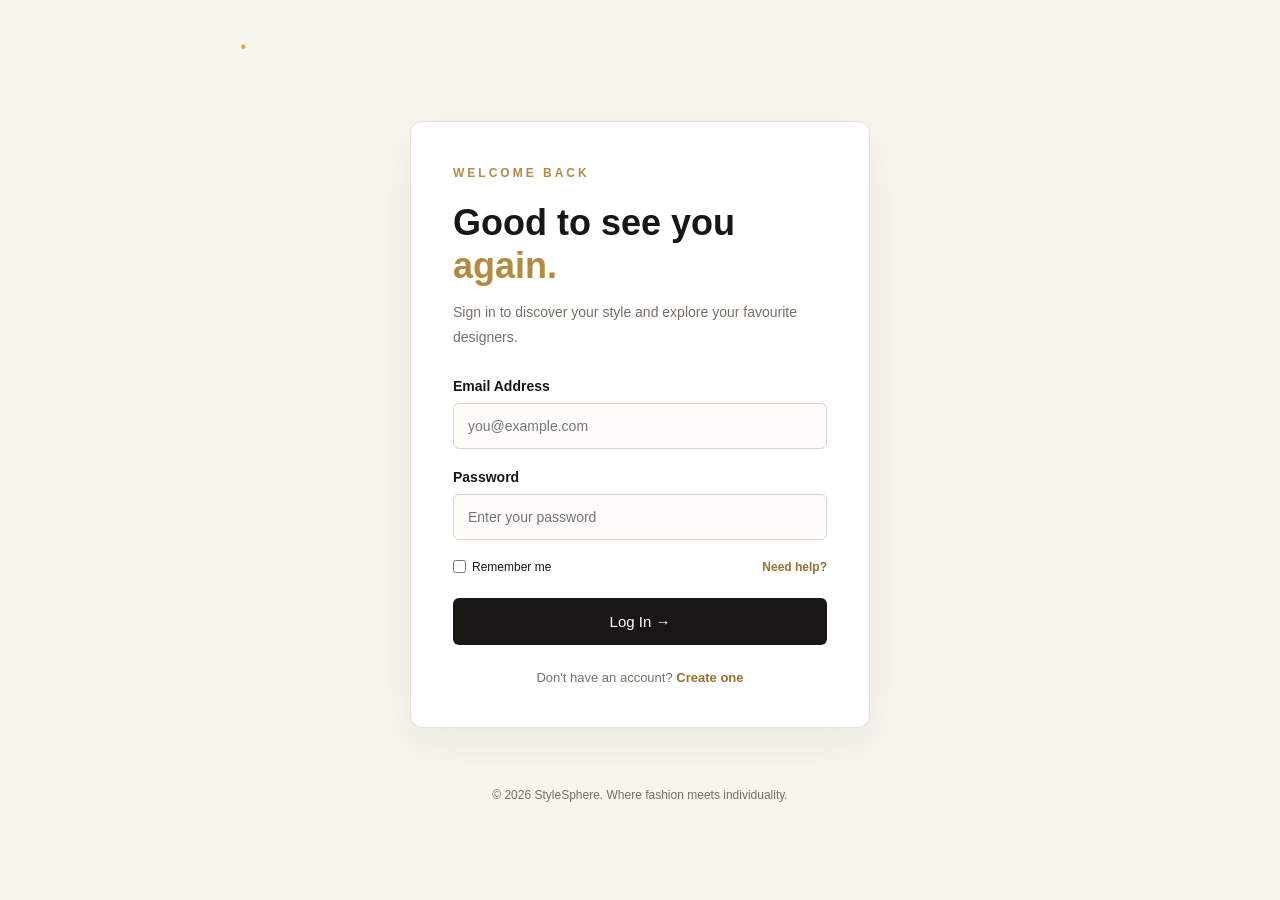
==== index.html @ 3541d462 "Refactor code structure for improved readability and maintainability" ====
<!DOCTYPE html>
<html lang="en">
<head>
    <meta charset="UTF-8">
    <meta name="viewport" content="width=device-width, initial-scale=1.0">

    <title>Login | StyleSphere</title>

    <link rel="stylesheet" href="style.css">
</head>
<body class="auth-page">

    <header class="auth-header">
        <a href="dashboard.html" class="logo">StyleSphere<span>.</span></a>
    </header>

    <main class="auth-container">

        <section class="auth-card">

            <p class="eyebrow">WELCOME BACK</p>

            <h1>Good to see you <span>again.</span></h1>

            <p class="auth-description">
                Sign in to discover your style and explore your favourite designers.
            </p>

            <form id="loginForm">

                <div class="form-group">
                    <label for="email">Email Address</label>
                    <input
                        type="email"
                        id="email"
                        name="email"
                        placeholder="you@example.com"
                        required
                    >
                </div>

                <div class="form-group">
                    <label for="password">Password</label>
                    <input
                        type="password"
                        id="password"
                        name="password"
                        placeholder="Enter your password"
                        required
                    >
                </div>

                <div class="auth-options">
                    <label class="remember-label">
                        <input type="checkbox" name="remember">
                        Remember me
                    </label>

                    <a href="contact.html">Need help?</a>
                </div>

                <button type="submit" class="auth-button">
                    Log In →
                </button>

                <p id="loginMessage" class="form-message"></p>

            </form>

            <p class="auth-switch">
                Don't have an account?
                <a href="signup.html">Create one</a>
            </p>

        </section>

    </main>

    <footer class="auth-footer">
        <p>© 2026 StyleSphere. Where fashion meets individuality.</p>
    </footer>

    <script src="script.js"></script>

</body>
</html>
---- style.css ----
/* ===== 1. GENERAL STYLING ===== */

* {
    margin: 0;
    padding: 0;
    box-sizing: border-box;
}

html {
    scroll-behavior: smooth;
}

body {
    font-family: Arial, sans-serif;
    background-color: #f8f5ef;
    color: #191714;
}

a {
    text-decoration: none;
}

img {
    max-width: 100%;
}


/* ===== 2. NAVIGATION BAR ===== */

.navbar {
    min-height: 85px;
    display: flex;
    justify-content: space-between;
    align-items: center;
    gap: 25px;
    padding: 20px 7%;
    background-color: #151411;
}

.logo {
    color: #f8f5ef;
    font-family: Georgia, serif;
    font-size: 27px;
    font-weight: bold;
    white-space: nowrap;
}

.logo span {
    color: #d4af37;
}

.nav-links {
    display: flex;
    align-items: center;
    gap: 25px;
    list-style: none;
}

.nav-links a,
.login-link {
    color: #f8f5ef;
    font-size: 13px;
    transition: color 0.3s;
}

.nav-links a:hover,
.login-link:hover {
    color: #d4af37;
}

.nav-actions {
    display: flex;
    align-items: center;
    gap: 20px;
}

.signup-button {
    padding: 12px 19px;
    background-color: #d4af37;
    color: #171511;
    font-size: 13px;
    font-weight: bold;
    transition: background-color 0.3s;
}

.signup-button:hover,
.shop-button:hover {
    background-color: #efd77c;
}


/* ===== 3. HERO SECTION ===== */

.hero {
    min-height: 580px;
    display: flex;
    align-items: center;
    justify-content: space-between;
    gap: 55px;
    padding: 65px 8%;
    background: #171512;
    color: #ffffff;
}

.hero-content {
    flex: 1;
    max-width: 540px;
}

.eyebrow {
    color: #b18d32;
    font-size: 11px;
    font-weight: bold;
    letter-spacing: 3px;
    line-height: 1.6;
    margin-bottom: 18px;
}

.hero h1 {
    font-family: Georgia, serif;
    font-size: clamp(40px, 4.5vw, 64px);
    font-weight: normal;
    line-height: 1.13;
    margin-bottom: 23px;
}

.hero h1 span {
    color: #d4af37;
}

.hero-description {
    max-width: 450px;
    color: #c8c5bf;
    font-size: 14px;
    line-height: 1.9;
    margin-bottom: 30px;
}

.hero-buttons {
    display: flex;
    align-items: center;
    flex-wrap: wrap;
    gap: 18px;
}

.shop-button {
    display: inline-block;
    padding: 16px 23px;
    background-color: #d4af37;
    color: #171511;
    font-size: 13px;
    font-weight: bold;
    transition: background-color 0.3s;
}

.shop-button span {
    margin-left: 10px;
}

.secondary-button {
    color: #ffffff;
    font-size: 13px;
    border-bottom: 1px solid #d4af37;
    padding-bottom: 7px;
    transition: color 0.3s;
}

.secondary-button:hover {
    color: #d4af37;
}

.hero-note {
    display: flex;
    align-items: center;
    gap: 12px;
    margin-top: 45px;
}

.gold-line {
    width: 35px;
    height: 2px;
    background-color: #d4af37;
}

.hero-note p {
    color: #aaa69e;
    font-size: 11px;
}


/* ===== 4. HERO IMAGE ===== */

.hero-image {
    flex: 1;
    max-width: 440px;
    height: 465px;
    position: relative;
    overflow: hidden;
    border-radius: 190px 190px 5px 5px;
    background-color: #393126;
}

.hero-image img {
    display: block;
    width: 100%;
    height: 100%;
    object-fit: cover;
    object-position: center;
}

.image-label {
    position: absolute;
    right: 0;
    bottom: 0;
    left: 0;
    display: flex;
    flex-direction: column;
    gap: 8px;
    padding: 40px 25px 25px;
    background: linear-gradient(
        transparent,
        rgba(0, 0, 0, 0.8)
    );
}

.label-small {
    color: #e2c66e;
    font-size: 10px;
    letter-spacing: 3px;
}

.label-large {
    color: #ffffff;
    font-family: Georgia, serif;
    font-size: 25px;
}


/* ===== 5. CATEGORIES SECTION ===== */

.categories,
.featured {
    padding: 75px 8%;
}

.section-heading {
    display: flex;
    align-items: flex-end;
    justify-content: space-between;
    gap: 20px;
    margin-bottom: 35px;
}

.section-heading .eyebrow {
    margin-bottom: 10px;
}

.section-heading h2,
.designer-banner h2 {
    font-family: Georgia, serif;
    font-size: clamp(28px, 3vw, 39px);
    font-weight: normal;
}

.view-all {
    color: #5d4a1c;
    font-size: 12px;
    padding-bottom: 5px;
}

.view-all:hover {
    color: #a17b16;
}

.category-list {
    display: grid;
    grid-template-columns: repeat(4, 1fr);
    gap: 16px;
}

.category-card {
    min-height: 155px;
    position: relative;
    display: flex;
    flex-direction: column;
    justify-content: flex-end;
    gap: 10px;
    padding: 22px;
    background-color: #eae1d1;
    border: 1px solid #ded2bd;
    color: #211e17;
    transition: 0.3s;
}

.category-card:hover {
    background-color: #d9c49b;
    transform: translateY(-5px);
}

.category-number {
    color: #806626;
    font-size: 11px;
}

.category-name {
    font-family: Georgia, serif;
    font-size: 22px;
}

.category-arrow {
    position: absolute;
    top: 20px;
    right: 20px;
    font-size: 20px;
}


/* ===== 6. FEATURED COLLECTION ===== */

.featured {
    padding-top: 20px;
    background-color: #f0ebe2;
}

.featured-grid {
    display: grid;
    grid-template-columns: repeat(3, 1fr);
    gap: 23px;
}

.featured-card {
    min-width: 0;
}

.featured-card img {
    display: block;
    width: 100%;
    aspect-ratio: 2 / 3;
    height: auto;
    object-fit: cover;
    background-color: #e1d8ca;
    transition: transform 0.4s;
}

.featured-card {
    overflow: hidden;
}

.featured-card:hover img {
    transform: scale(1.04);
}

.featured-info {
    padding: 20px 0;
}

.featured-info p {
    color: #8a6b25;
    font-size: 10px;
    letter-spacing: 2px;
    margin-bottom: 9px;
}

.featured-info h3 {
    font-family: Georgia, serif;
    font-size: 22px;
    font-weight: normal;
}


/* ===== 7. DESIGNER BANNER ===== */

.designer-banner {
    display: flex;
    align-items: center;
    justify-content: space-between;
    gap: 30px;
    margin: 65px 8%;
    padding: 45px;
    background-color: #201e19;
    color: #ffffff;
}

.designer-banner .eyebrow {
    margin-bottom: 12px;
}

.designer-banner h2 {
    margin-bottom: 15px;
}

.designer-banner p:not(.eyebrow) {
    max-width: 520px;
    color: #c8c5bf;
    font-size: 13px;
    line-height: 1.8;
}

.designer-banner .shop-button {
    white-space: nowrap;
}


/* ===== 8. FOOTER ===== */

.footer {
    padding: 45px 7% 25px;
    text-align: center;
    background-color: #151411;
    color: #c8c5bf;
}

.footer .logo {
    display: inline-block;
    margin-bottom: 13px;
}

.footer > p {
    font-size: 12px;
    line-height: 1.8;
}

.footer-links {
    display: flex;
    justify-content: center;
    flex-wrap: wrap;
    gap: 25px;
    margin: 27px 0;
}

.footer-links a {
    color: #d7d2c8;
    font-size: 12px;
}

.footer-links a:hover {
    color: #d4af37;
}

.footer .copyright {
    padding-top: 20px;
    border-top: 1px solid #38352d;
    color: #8f8a80;
}


/* ===== 9. TABLET RESPONSIVENESS ===== */

@media (max-width: 1000px) {
    .navbar {
        flex-wrap: wrap;
    }

    .nav-links {
        gap: 16px;
    }

    .hero {
        gap: 30px;
        padding-right: 6%;
        padding-left: 6%;
    }

    .hero-image {
        height: 410px;
    }

    .featured-card img {
        height: 280px;
    }
}


/* ===== 10. MOBILE RESPONSIVENESS ===== */

@media (max-width: 700px) {
    .navbar {
        flex-direction: column;
        gap: 22px;
        padding: 24px 5%;
    }

    .nav-links {
        justify-content: center;
        flex-wrap: wrap;
        gap: 15px;
    }

    .nav-actions {
        justify-content: center;
    }

    .hero {
        flex-direction: column;
        align-items: stretch;
        padding: 50px 7%;
        gap: 35px;
    }

    .hero h1 {
        font-size: clamp(38px, 9vw, 52px);
    }

    .hero-image {
        width: 100%;
        max-width: none;
        height: 390px;
    }

    .hero-note {
        margin-top: 30px;
    }

    .categories,
    .featured {
        padding: 50px 6%;
    }

    .section-heading {
        align-items: flex-start;
        flex-direction: column;
        gap: 15px;
    }

    .category-list {
        grid-template-columns: repeat(2, minmax(0, 1fr));
        gap: 12px;
    }

    .category-card {
        min-height: 135px;
        padding: 16px;
    }

    .category-name {
        font-size: 19px;
    }

    .featured-grid {
        grid-template-columns: 1fr;
        gap: 15px;
    }

    .featured-card img {
        height: 360px;
    }

    .designer-banner {
        flex-direction: column;
        align-items: flex-start;
        margin: 35px 6%;
        padding: 30px 23px;
    }

    .designer-banner .shop-button {
        white-space: normal;
    }
}


/* ===== 11. SMALL PHONE SCREENS ===== */

@media (max-width: 380px) {
    .nav-links {
        gap: 12px;
    }

    .nav-links a {
        font-size: 12px;
    }

    .hero-buttons {
        align-items: flex-start;
        flex-direction: column;
    }

    .hero-image {
        height: 320px;
    }

    .category-name {
        font-size: 17px;
    }

    .featured-card img {
        height: 290px;
    }
}


/* =========================
   LOGIN AND SIGN-UP PAGES
========================= */

.auth-page {
    min-height: 100vh;
    background: #f8f5ef;
    color: #191713;
}

.auth-header {
    display: flex;
    justify-content: space-between;
    align-items: center;
    padding: 25px 8%;
}

.back-home {
    color: #625b50;
    text-decoration: none;
    font-size: 14px;
}

.auth-container {
    min-height: 75vh;
    display: flex;
    align-items: center;
    justify-content: center;
    padding: 40px 20px;
}

.auth-card {
    width: 100%;
    max-width: 460px;
    padding: 42px;
    background: #ffffff;
    border: 1px solid #e8e0d3;
    border-radius: 12px;
    box-shadow: 0 15px 45px rgba(30, 25, 15, 0.06);
}

.auth-card h1 {
    font-size: 36px;
    line-height: 1.2;
    margin: 12px 0;
}

.auth-card h1 span {
    color: #b38a3e;
}

.auth-description {
    color: #777066;
    font-size: 14px;
    line-height: 1.8;
    margin-bottom: 28px;
}

.form-group {
    display: flex;
    flex-direction: column;
    gap: 9px;
    margin-bottom: 20px;
}

.form-group label {
    font-size: 14px;
    font-weight: 600;
}

.form-group input {
    width: 100%;
    box-sizing: border-box;
    padding: 14px;
    border: 1px solid #ddd5c9;
    border-radius: 6px;
    background: #fdfcf9;
    font-size: 14px;
    outline: none;
}

.form-group input:focus {
    border-color: #b38a3e;
}

.auth-options {
    display: flex;
    justify-content: space-between;
    align-items: center;
    gap: 10px;
    margin: 5px 0 24px;
    font-size: 12px;
}

.remember-label {
    display: flex;
    align-items: center;
    gap: 6px;
}

.auth-options a,
.auth-switch a {
    color: #98712e;
    text-decoration: none;
    font-weight: 600;
}

.auth-button {
    width: 100%;
    padding: 15px;
    background: #191713;
    color: #ffffff;
    border: none;
    border-radius: 6px;
    font-size: 15px;
    cursor: pointer;
    transition: background 0.3s;
}

.auth-button:hover {
    background: #98712e;
}

.auth-switch {
    margin-top: 25px;
    text-align: center;
    font-size: 13px;
    color: #777066;
}

.form-message {
    font-size: 13px;
    margin-top: 12px;
}

.auth-footer {
    padding: 20px;
    text-align: center;
    color: #777066;
    font-size: 12px;
}

@media (max-width: 500px) {
    .auth-header {
        padding: 20px;
    }

    .auth-card {
        padding: 28px 22px;
    }

    .auth-card h1 {
        font-size: 29px;
    }
}



/* Sign-up form dropdown */

.form-group select {
    width: 100%;
    box-sizing: border-box;
    padding: 14px;
    border: 1px solid #ddd5c9;
    border-radius: 6px;
    background: #fdfcf9;
    color: #191713;
    font-size: 14px;
    outline: none;
}

.form-group select:focus {
    border-color: #b38a3e;
}



/* =========================
   SHOP PAGE
========================= */

.shop-page {
    background: #f8f5ef;
    color: #191713;
    min-height: 100vh;
}

.shop-heading {
    text-align: center;
    padding: 75px 20px 55px;
    background: #eee7db;
}

.shop-heading h1 {
    font-size: clamp(36px, 5vw, 60px);
    margin: 12px 0;
}

.shop-heading h1 span {
    color: #b38a3e;
}

.shop-heading > p:not(.eyebrow) {
    color: #71695e;
    line-height: 1.8;
}

.shop-search {
    display: flex;
    max-width: 560px;
    margin: 28px auto 0;
    gap: 10px;
}

.shop-search input {
    flex: 1;
    min-width: 0;
    padding: 15px;
    border: 1px solid #d8cdbd;
    border-radius: 5px;
    background: white;
    font-size: 14px;
}

.shop-search button {
    padding: 0 24px;
    border: none;
    border-radius: 5px;
    background: #191713;
    color: white;
    cursor: pointer;
}

.shop-content {
    max-width: 1200px;
    margin: auto;
    padding: 55px 5%;
}

.shop-toolbar {
    display: flex;
    align-items: center;
    justify-content: space-between;
    gap: 20px;
    margin-bottom: 28px;
}

.shop-toolbar h2 {
    font-size: 26px;
}

.shop-toolbar select {
    padding: 12px;
    border: 1px solid #d8cdbd;
    border-radius: 5px;
    background: white;
}

.shop-grid {
    display: grid;
    grid-template-columns: repeat(3, minmax(0, 1fr));
    gap: 28px 22px;
}

.shop-product {
    background: white;
    border: 1px solid #eee7dc;
    overflow: hidden;
    transition: transform 0.25s, box-shadow 0.25s;
}

.shop-product:hover {
    transform: translateY(-5px);
    box-shadow: 0 12px 30px rgba(0, 0, 0, 0.08);
}

.product-image {
    display: block;
    height: 300px;
    overflow: hidden;
    background: #e9e2d7;
}

.product-image img {
    width: 100%;
    height: 100%;
    object-fit: cover;
    display: block;
    transition: transform 0.4s;
}

.shop-product:hover .product-image img {
    transform: scale(1.04);
}

.product-details {
    padding: 20px;
}

.product-category {
    color: #a17b36;
    font-size: 11px;
    text-transform: uppercase;
    letter-spacing: 1.5px;
}

.product-details h3 {
    font-size: 17px;
    margin: 10px 0;
}

.product-designer {
    font-size: 13px;
    color: #777066;
}

.product-bottom {
    display: flex;
    justify-content: space-between;
    align-items: center;
    flex-wrap: wrap;
    gap: 10px;
    margin-top: 20px;
}

.product-price {
    font-weight: 700;
}

.product-link {
    color: #98712e;
    text-decoration: none;
    font-size: 13px;
    font-weight: 600;
}

.no-products {
    text-align: center;
    padding: 30px;
    color: #777066;
}

@media (max-width: 850px) {
    .shop-grid {
        grid-template-columns: repeat(2, minmax(0, 1fr));
    }

    .product-image {
        height: 260px;
    }
}

@media (max-width: 520px) {
    .shop-heading {
        padding: 50px 18px 35px;
    }

    .shop-search {
        flex-direction: column;
    }

    .shop-search button {
        padding: 14px;
    }

    .shop-content {
        padding: 35px 16px;
    }

    .shop-toolbar {
        align-items: flex-start;
        flex-direction: column;
    }

    .shop-grid {
        grid-template-columns: 1fr;
    }

    .product-image {
        height: 330px;
    }
}


/* =========================
   PRODUCT DETAILS PAGE
========================= */

.product-page {
    background: #f8f5ef;
    color: #191713;
    min-height: 100vh;
    padding: 25px 6% 70px;
}

.product-breadcrumb {
    font-size: 13px;
    color: #82796d;
    margin: 10px 0 35px;
}

.product-breadcrumb a {
    color: #82796d;
    text-decoration: none;
}

.product-breadcrumb a:hover {
    color: #a17b36;
}

.product-layout {
    max-width: 1150px;
    margin: 0 auto;
    display: grid;
    grid-template-columns: 1fr 0.9fr;
    gap: 65px;
    align-items: start;
}

.product-gallery {
    position: relative;
    min-height: 450px;
    background: #eae2d5;
    overflow: hidden;
}

.product-gallery img {
    width: 100%;
    height: 540px;
    object-fit: cover;
    display: block;
}

.product-badge {
    position: absolute;
    top: 20px;
    left: 20px;
    background: #191713;
    color: white;
    padding: 10px 14px;
    font-size: 10px;
    letter-spacing: 1.5px;
}

.product-information {
    padding-top: 15px;
}

.product-information h1 {
    font-size: clamp(30px, 4vw, 46px);
    line-height: 1.2;
    margin: 12px 0;
}

.detail-designer {
    color: #777066;
    font-size: 14px;
}

.detail-designer a {
    color: #98712e;
    text-decoration: none;
}

.detail-price {
    font-size: 26px;
    font-weight: 700;
    margin: 25px 0;
}

.detail-divider {
    height: 1px;
    background: #e0d7ca;
    margin: 25px 0;
}

.detail-description {
    color: #71695e;
    line-height: 1.9;
    font-size: 14px;
}

.detail-option {
    display: flex;
    flex-direction: column;
    gap: 10px;
    margin-top: 22px;
}

.detail-option label {
    font-size: 13px;
    font-weight: 600;
}

.detail-option select,
.detail-option input {
    width: 100%;
    box-sizing: border-box;
    padding: 14px;
    background: white;
    border: 1px solid #d8cdbd;
    border-radius: 4px;
}

.detail-cart-button {
    width: 100%;
    padding: 16px;
    margin-top: 25px;
    border: none;
    background: #191713;
    color: white;
    font-size: 14px;
    cursor: pointer;
    transition: background 0.3s;
}

.detail-cart-button:hover {
    background: #98712e;
}

.product-benefits {
    margin-top: 25px;
    padding-top: 15px;
    border-top: 1px solid #e0d7ca;
    color: #71695e;
    font-size: 13px;
    line-height: 1.8;
}

.product-extra {
    text-align: center;
    margin: 90px auto 20px;
    max-width: 600px;
}

.product-extra h2 {
    font-size: 30px;
}

.product-extra p {
    color: #71695e;
    line-height: 1.8;
    margin-bottom: 25px;
}

@media (max-width: 760px) {
    .product-layout {
        grid-template-columns: 1fr;
        gap: 30px;
    }

    .product-gallery {
        min-height: 0;
    }

    .product-gallery img {
        height: 420px;
    }

    .product-information {
        padding-top: 0;
    }

    .product-extra {
        margin-top: 60px;
    }
}

@media (max-width: 480px) {
    .product-page {
        padding: 20px 18px 50px;
    }

    .product-gallery img {
        height: 340px;
    }
}


/* =========================
   CATEGORIES PAGE
========================= */

.categories-page {
    background: #f8f5ef;
    color: #191713;
}

.categories-hero {
    padding: 75px 20px;
    text-align: center;
    background: #eee7db;
}

.categories-hero h1 {
    font-size: clamp(36px, 5vw, 58px);
    margin: 14px 0;
}

.categories-hero h1 span {
    color: #b38a3e;
}

.categories-hero > p:not(.eyebrow) {
    max-width: 560px;
    margin: 0 auto;
    color: #71695e;
    line-height: 1.8;
}

.category-section {
    max-width: 1200px;
    margin: auto;
    padding: 65px 5%;
}

.category-intro {
    margin-bottom: 30px;
}

.category-intro h2 {
    font-size: 30px;
    margin-bottom: 8px;
}

.category-intro p {
    color: #777066;
}

.category-page-grid {
    display: grid;
    grid-template-columns: repeat(2, minmax(0, 1fr));
    gap: 24px;
}

.category-feature {
    position: relative;
    height: 420px;
    display: block;
    overflow: hidden;
    background: #d9d0c2;
    color: white;
    text-decoration: none;
}

.category-feature img {
    width: 100%;
    height: 100%;
    display: block;
    object-fit: cover;
    transition: transform 0.5s;
}

.category-feature:hover img {
    transform: scale(1.06);
}

.category-overlay {
    position: absolute;
    inset: 0;
    display: flex;
    flex-direction: column;
    justify-content: flex-end;
    padding: 30px;
    background: linear-gradient(
        transparent 15%,
        rgba(0, 0, 0, 0.78) 100%
    );
}

.category-overlay > span:first-child {
    font-size: 11px;
    letter-spacing: 2px;
    color: #e8c987;
}

.category-overlay h2 {
    font-size: 34px;
    margin: 10px 0 5px;
}

.category-overlay p {
    font-size: 14px;
    line-height: 1.7;
    margin: 0 0 18px;
}

.category-cta {
    font-size: 13px;
    font-weight: 600;
}

.category-bottom {
    text-align: center;
    padding: 65px 20px 80px;
    background: #eee7db;
}

.category-bottom h2 {
    font-size: clamp(25px, 4vw, 38px);
    margin: 12px 0 25px;
}

@media (max-width: 650px) {
    .categories-hero {
        padding: 55px 20px;
    }

    .category-section {
        padding: 45px 18px;
    }

    .category-page-grid {
        grid-template-columns: 1fr;
    }

    .category-feature {
        height: 350px;
    }

    .category-overlay {
        padding: 23px;
    }
}


/* ==============================
   DESIGNERS PAGE
============================== */

.designers-page {
    background: #f8f5ef;
    color: #201c18;
}

.designers-hero {
    padding: 100px 8%;
    text-align: center;
    background: #211d19;
    color: #fffaf1;
}

.eyebrow {
    color: #b38a45;
    font-size: 12px;
    font-weight: 700;
    letter-spacing: 3px;
}

.designers-hero h1 {
    max-width: 750px;
    margin: 20px auto;
    font-size: clamp(36px, 5vw, 64px);
    line-height: 1.15;
}

.designers-hero > p:not(.eyebrow) {
    max-width: 600px;
    margin: 0 auto 30px;
    color: #d8d0c4;
    line-height: 1.8;
}

.designers-section {
    padding: 80px 8%;
}

.section-heading {
    text-align: center;
    margin-bottom: 35px;
}

.section-heading h2 {
    font-size: clamp(28px, 4vw, 42px);
    margin: 12px 0;
}

.section-heading > p:last-child {
    color: #71685e;
}

.designer-search {
    max-width: 600px;
    margin: 0 auto 40px;
}

.designer-search input {
    width: 100%;
    padding: 16px 20px;
    border: 1px solid #d9d0c3;
    border-radius: 8px;
    background: #fff;
    font-size: 15px;
    outline: none;
}

.designer-search input:focus {
    border-color: #b38a45;
    box-shadow: 0 0 0 3px #b38a4520;
}

.designers-grid {
    display: grid;
    grid-template-columns: repeat(3, minmax(0, 1fr));
    gap: 28px;
}

.designer-card {
    background: #fff;
    border-radius: 12px;
    overflow: hidden;
    border: 1px solid #eee5d8;
    transition: transform 0.3s ease, box-shadow 0.3s ease;
}

.designer-card:hover {
    transform: translateY(-6px);
    box-shadow: 0 15px 35px #211d1915;
}

.designer-card img {
    display: block;
    width: 100%;
    height: 300px;
    object-fit: cover;
}

.designer-info {
    padding: 24px;
}

.designer-specialty {
    color: #a17a36;
    font-size: 12px;
    font-weight: 700;
    text-transform: uppercase;
    letter-spacing: 1px;
}

.designer-info h3 {
    font-size: 23px;
    margin: 10px 0;
}

.designer-info > p:not(.designer-specialty) {
    color: #71685e;
    line-height: 1.7;
}

.designer-info a {
    display: inline-block;
    margin-top: 12px;
    color: #8b6428;
    font-weight: 700;
    text-decoration: none;
}

.designer-info a:hover {
    color: #211d19;
}

#noDesignersMessage {
    text-align: center;
    margin-top: 30px;
    color: #71685e;
}

.designer-cta {
    padding: 70px 8%;
    text-align: center;
    background: #eee4d4;
}

.designer-cta h2 {
    font-size: clamp(26px, 4vw, 40px);
}

.designer-cta p {
    max-width: 600px;
    margin: 15px auto 25px;
    line-height: 1.8;
    color: #71685e;
}

@media (max-width: 900px) {
    .designers-grid {
        grid-template-columns: repeat(2, minmax(0, 1fr));
    }

    .designers-hero {
        padding: 75px 6%;
    }
}

@media (max-width: 600px) {
    .designers-grid {
        grid-template-columns: 1fr;
    }

    .designers-section {
        padding: 55px 6%;
    }

    .designer-card img {
        height: 280px;
    }
}


/* ==============================
   DESIGNER PROFILE PAGE
============================== */

.designer-profile-page {
    background: #f8f5ef;
    color: #211d19;
}

.profile-hero {
    padding: 70px 8%;
    background: #211d19;
    color: #fffaf1;
}

.profile-hero > .eyebrow {
    text-align: center;
    margin-bottom: 45px;
}

.profile-intro {
    display: grid;
    grid-template-columns: 0.9fr 1.1fr;
    align-items: center;
    gap: 60px;
    max-width: 1100px;
    margin: auto;
}

.profile-intro > img {
    width: 100%;
    height: 430px;
    object-fit: cover;
    border-radius: 10px;
}

.profile-text h1 {
    font-size: clamp(36px, 5vw, 58px);
    margin: 15px 0;
}

.profile-text > p:not(.designer-specialty) {
    color: #d8d0c4;
    line-height: 1.9;
    margin-bottom: 28px;
}

.profile-about {
    max-width: 850px;
    margin: auto;
    padding: 80px 8%;
    text-align: center;
}

.profile-about h2,
.profile-collections h2 {
    font-size: clamp(28px, 4vw, 42px);
    margin: 12px 0 20px;
}

.profile-about > p:last-child {
    color: #71685e;
    line-height: 2;
}

.profile-collections {
    padding: 70px 8%;
    background: #fffdf9;
}

.profile-product-grid {
    display: grid;
    grid-template-columns: repeat(2, minmax(0, 1fr));
    gap: 30px;
    max-width: 1000px;
    margin: 40px auto 0;
}

.profile-product {
    border: 1px solid #eee5d8;
    border-radius: 10px;
    overflow: hidden;
    background: #fff;
}

.profile-product img {
    width: 100%;
    height: 320px;
    object-fit: cover;
    display: block;
}

.profile-product > div {
    padding: 22px;
}

.profile-product h3 {
    margin-bottom: 14px;
}

.profile-product a {
    color: #8b6428;
    font-weight: 700;
    text-decoration: none;
}

.profile-cta {
    padding: 75px 8%;
    text-align: center;
    background: #eee4d4;
}

.profile-cta h2 {
    font-size: clamp(27px, 4vw, 40px);
}

.profile-cta p {
    margin: 18px auto 25px;
    color: #71685e;
    line-height: 1.8;
}

@media (max-width: 750px) {
    .profile-intro {
        grid-template-columns: 1fr;
        gap: 30px;
    }

    .profile-intro > img {
        height: 350px;
    }

    .profile-text {
        text-align: center;
    }

    .profile-product-grid {
        grid-template-columns: 1fr;
    }

    .profile-hero,
    .profile-collections {
        padding: 50px 6%;
    }
}


/* ==============================
   SHOPPING CART PAGE
============================== */

.cart-page {
    background: #f8f5ef;
    color: #211d19;
}

.cart-main {
    max-width: 1200px;
    margin: auto;
    padding: 65px 6%;
}

.cart-heading {
    margin-bottom: 45px;
}

.cart-heading h1 {
    font-size: clamp(36px, 5vw, 52px);
    margin: 12px 0;
}

.cart-heading > p:last-child {
    color: #71685e;
    line-height: 1.7;
}

.cart-layout {
    display: grid;
    grid-template-columns: 1.7fr 1fr;
    gap: 35px;
    align-items: start;
}

.cart-items-section,
.cart-summary {
    background: #fff;
    border: 1px solid #eee5d8;
    border-radius: 12px;
    padding: 28px;
}

.cart-items-header {
    display: flex;
    justify-content: space-between;
    align-items: center;
    gap: 15px;
    padding-bottom: 20px;
    border-bottom: 1px solid #eee5d8;
}

.cart-items-header h2,
.cart-summary h2 {
    font-size: 23px;
}

#cartItemCount {
    color: #71685e;
    font-size: 14px;
}

.cart-item {
    display: grid;
    grid-template-columns: 105px 1fr auto;
    gap: 18px;
    align-items: center;
    padding: 22px 0;
    border-bottom: 1px solid #eee5d8;
}

.cart-item img {
    width: 105px;
    height: 125px;
    object-fit: cover;
    border-radius: 7px;
}

.cart-item h3 {
    font-size: 17px;
    margin-bottom: 8px;
}

.cart-item-price {
    color: #8b6428;
    font-weight: 700;
}

.cart-item-details p {
    color: #71685e;
    font-size: 14px;
    margin: 6px 0;
}

.cart-item-actions {
    display: flex;
    flex-wrap: wrap;
    align-items: center;
    gap: 10px;
    margin-top: 12px;
}

.cart-quantity {
    width: 65px;
    padding: 7px;
    border: 1px solid #d9d0c3;
    border-radius: 5px;
}

.remove-cart-item {
    border: none;
    background: transparent;
    color: #a13b32;
    cursor: pointer;
    font-size: 13px;
}

.cart-item-total {
    font-weight: 700;
    white-space: nowrap;
}

.continue-shopping {
    display: inline-block;
    margin-top: 25px;
    color: #8b6428;
    text-decoration: none;
    font-weight: 700;
}

.empty-cart {
    text-align: center;
    padding: 45px 15px;
}

.empty-cart-icon {
    font-size: 50px;
    color: #b38a45;
}

.empty-cart h2 {
    font-size: 23px;
    margin: 15px 0;
}

.empty-cart p {
    color: #71685e;
    line-height: 1.7;
    margin-bottom: 25px;
}

.cart-summary {
    position: sticky;
    top: 25px;
}

.cart-summary h2 {
    margin-bottom: 25px;
}

.summary-row {
    display: flex;
    justify-content: space-between;
    gap: 15px;
    margin: 20px 0;
    color: #71685e;
}

.summary-total {
    border-top: 1px solid #eee5d8;
    padding-top: 22px;
    color: #211d19;
    font-size: 19px;
    font-weight: 700;
}

.checkout-button {
    width: 100%;
    padding: 16px;
    border: none;
    border-radius: 6px;
    background: #211d19;
    color: #fffaf1;
    font-size: 15px;
    font-weight: 700;
    cursor: pointer;
    transition: background 0.2s ease;
}

.checkout-button:hover {
    background: #8b6428;
}

.checkout-button:disabled {
    background: #b9b2a8;
    cursor: not-allowed;
}

.cart-note {
    margin-top: 18px;
    font-size: 12px;
    color: #71685e;
    line-height: 1.7;
}

@media (max-width: 850px) {
    .cart-layout {
        grid-template-columns: 1fr;
    }

    .cart-summary {
        position: static;
    }
}

@media (max-width: 520px) {
    .cart-main {
        padding: 40px 5%;
    }

    .cart-items-section,
    .cart-summary {
        padding: 18px;
    }

    .cart-item {
        grid-template-columns: 80px 1fr;
        gap: 12px;
    }

    .cart-item img {
        width: 80px;
        height: 105px;
    }

    .cart-item-total {
        grid-column: 2;
    }
}


/* ==============================
   DASHBOARD PAGE
============================== */

.dashboard-page {
    background: #f8f5ef;
    color: #191713;
}

.dashboard-main {
    max-width: 1100px;
    margin: 0 auto;
    padding: 65px 6% 80px;
}

.dashboard-hero {
    text-align: center;
    padding: 45px 24px 24px;
}

.dashboard-hero h1 {
    font-size: clamp(32px, 5vw, 54px);
    font-family: Georgia, serif;
    font-weight: normal;
    margin: 12px 0 18px;
}

.dashboard-hero h1 span {
    color: #b38a3e;
}

.dashboard-hero p:last-child {
    color: #71685e;
    line-height: 1.8;
}

.dashboard-grid {
    display: grid;
    grid-template-columns: repeat(3, minmax(0, 1fr));
    gap: 24px;
    margin-top: 28px;
}

.dashboard-card,
.dashboard-panel {
    background: #fff;
    border: 1px solid #eee5d8;
    border-radius: 12px;
    box-shadow: 0 10px 30px rgba(26, 22, 16, 0.04);
}

.dashboard-card {
    padding: 28px 24px;
}

.dashboard-label {
    display: inline-block;
    color: #a17b36;
    font-size: 11px;
    text-transform: uppercase;
    letter-spacing: 1.6px;
    margin-bottom: 12px;
}

.dashboard-card h2 {
    font-size: clamp(28px, 4vw, 40px);
    margin-bottom: 10px;
}

.dashboard-card p,
.dashboard-panel li {
    color: #71685e;
    line-height: 1.8;
}

.dashboard-panel {
    margin-top: 28px;
    padding: 28px 24px;
}

.dashboard-panel h2 {
    font-size: clamp(24px, 4vw, 34px);
    margin: 10px 0 16px;
}

.dashboard-panel ul {
    padding-left: 20px;
}

@media (max-width: 760px) {
    .dashboard-grid {
        grid-template-columns: 1fr;
    }
}


/* ==============================
   FASHION ACADEMY PAGE
============================== */

.academy-page {
    background: #f8f5ef;
    color: #211d19;
}

.academy-hero {
    padding: 100px 8%;
    text-align: center;
    background: #211d19;
    color: #fffaf1;
}

.academy-hero h1 {
    max-width: 850px;
    margin: 20px auto;
    font-size: clamp(36px, 5vw, 64px);
    line-height: 1.15;
}

.academy-hero > p:not(.eyebrow) {
    max-width: 650px;
    margin: 0 auto 30px;
    color: #d8d0c4;
    line-height: 1.9;
}

.academy-intro {
    max-width: 800px;
    margin: auto;
    padding: 75px 8%;
    text-align: center;
}

.academy-intro h2 {
    font-size: clamp(28px, 4vw, 42px);
    margin: 15px 0;
}

.academy-intro > p:last-child {
    color: #71685e;
    line-height: 1.9;
}

.academy-courses {
    padding: 70px 8%;
    background: #fffdf9;
}

.academy-search {
    max-width: 600px;
    margin: 35px auto;
}

.academy-search input {
    width: 100%;
    padding: 16px 20px;
    border: 1px solid #d9d0c3;
    border-radius: 8px;
    font-size: 15px;
    outline: none;
}

.academy-search input:focus {
    border-color: #b38a45;
    box-shadow: 0 0 0 3px #b38a4520;
}

.course-grid {
    display: grid;
    grid-template-columns: repeat(3, minmax(0, 1fr));
    gap: 28px;
}

.course-card {
    overflow: hidden;
    border: 1px solid #eee5d8;
    border-radius: 12px;
    background: #fff;
    transition: transform 0.3s ease, box-shadow 0.3s ease;
}

.course-card:hover {
    transform: translateY(-5px);
    box-shadow: 0 14px 30px #211d1915;
}

.course-card img {
    display: block;
    width: 100%;
    aspect-ratio: 2 / 3;
    height: auto;
    object-fit: cover;
}

.course-content {
    padding: 24px;
}

.course-category {
    color: #a17a36;
    font-size: 12px;
    font-weight: 700;
    letter-spacing: 1px;
    text-transform: uppercase;
}

.course-content h3 {
    margin: 12px 0;
    font-size: 21px;
}

.course-content > p:not(.course-category) {
    color: #71685e;
    line-height: 1.8;
}

.course-provider {
    margin: 18px 0;
    font-size: 13px;
}

.apply-course-button {
    width: 100%;
    padding: 13px;
    border: 1px solid #211d19;
    border-radius: 5px;
    background: #211d19;
    color: #fffaf1;
    font-weight: 700;
    cursor: pointer;
    transition: background 0.2s ease;
}

.apply-course-button:hover {
    background: #8b6428;
    border-color: #8b6428;
}

#noCoursesMessage {
    text-align: center;
    color: #71685e;
    margin-top: 30px;
}

.academy-provider-cta {
    padding: 80px 8%;
    text-align: center;
    background: #eee4d4;
}

.academy-provider-cta h2 {
    max-width: 750px;
    margin: 15px auto;
    font-size: clamp(28px, 4vw, 42px);
}

.academy-provider-cta > p:not(.eyebrow) {
    max-width: 650px;
    margin: 15px auto 25px;
    color: #71685e;
    line-height: 1.8;
}

@media (max-width: 950px) {
    .course-grid {
        grid-template-columns: repeat(2, minmax(0, 1fr));
    }

    .academy-hero {
        padding: 75px 6%;
    }
}

@media (max-width: 620px) {
    .course-grid {
        grid-template-columns: 1fr;
    }

    .academy-courses {
        padding: 50px 6%;
    }

    .course-card img {
        height: 260px;
    }
}


/* ==============================
   CONTACT PAGE
============================== */

.contact-page {
    background: #f8f5ef;
    color: #211d19;
}

.contact-hero {
    padding: 80px 8%;
    text-align: center;
    background: #211d19;
    color: #fffaf1;
}

.contact-hero h1 {
    max-width: 850px;
    margin: 18px auto;
    font-size: clamp(36px, 5vw, 60px);
    line-height: 1.15;
}

.contact-hero > p:not(.eyebrow) {
    max-width: 680px;
    margin: 0 auto;
    color: #d8d0c4;
    line-height: 1.9;
}

.contact-section {
    display: grid;
    grid-template-columns: 0.9fr 1.1fr;
    gap: 55px;
    max-width: 1200px;
    margin: auto;
    padding: 80px 6%;
    align-items: start;
}

.contact-information h2,
.contact-form-container h2 {
    font-size: clamp(27px, 3vw, 36px);
    margin: 12px 0 18px;
}

.contact-description,
.form-intro {
    color: #71685e;
    line-height: 1.9;
}

.contact-detail {
    display: flex;
    align-items: flex-start;
    gap: 16px;
    margin-top: 30px;
}

.contact-icon {
    display: flex;
    align-items: center;
    justify-content: center;
    flex-shrink: 0;
    width: 46px;
    height: 46px;
    border-radius: 8px;
    background: #eee4d4;
    color: #8b6428;
    font-size: 23px;
}

.contact-detail h3 {
    margin-bottom: 7px;
    font-size: 17px;
}

.contact-detail p {
    color: #71685e;
    line-height: 1.7;
    font-size: 14px;
}

.contact-note {
    margin-top: 38px;
    padding: 24px;
    border-left: 3px solid #b38a45;
    background: #eee4d4;
}

.contact-note h3 {
    margin-bottom: 10px;
}

.contact-note p {
    color: #71685e;
    line-height: 1.8;
    font-size: 14px;
}

.contact-form-container {
    padding: 35px;
    border: 1px solid #eee5d8;
    border-radius: 12px;
    background: #fff;
    box-shadow: 0 12px 35px #211d1908;
}

.form-intro {
    margin-bottom: 28px;
}

.contact-form-row {
    display: grid;
    grid-template-columns: 1fr 1fr;
    gap: 18px;
}

.form-field {
    display: flex;
    flex-direction: column;
    gap: 9px;
    margin-bottom: 22px;
}

.form-field label {
    font-size: 14px;
    font-weight: 700;
}

.form-field input,
.form-field select,
.form-field textarea {
    width: 100%;
    padding: 14px;
    border: 1px solid #d9d0c3;
    border-radius: 6px;
    background: #fffdf9;
    color: #211d19;
    font: inherit;
    font-size: 14px;
    outline: none;
}

.form-field input:focus,
.form-field select:focus,
.form-field textarea:focus {
    border-color: #b38a45;
    box-shadow: 0 0 0 3px #b38a4520;
}

.form-field textarea {
    resize: vertical;
    min-height: 140px;
}

.contact-submit-button {
    width: 100%;
    padding: 16px;
    border: none;
    border-radius: 6px;
    background: #211d19;
    color: #fffaf1;
    font-size: 15px;
    font-weight: 700;
    cursor: pointer;
    transition: background 0.2s ease;
}

.contact-submit-button:hover {
    background: #8b6428;
}

.contact-feedback {
    margin-top: 16px;
    font-size: 14px;
    line-height: 1.7;
}

.contact-form-note {
    margin-top: 16px;
    color: #71685e;
    font-size: 12px;
    line-height: 1.7;
}

@media (max-width: 850px) {
    .contact-section {
        grid-template-columns: 1fr;
        gap: 40px;
    }
}

@media (max-width: 550px) {
    .contact-hero {
        padding: 60px 6%;
    }

    .contact-section {
        padding: 50px 5%;
    }

    .contact-form-container {
        padding: 22px;
    }

    .contact-form-row {
        grid-template-columns: 1fr;
        gap: 0;
    }
}
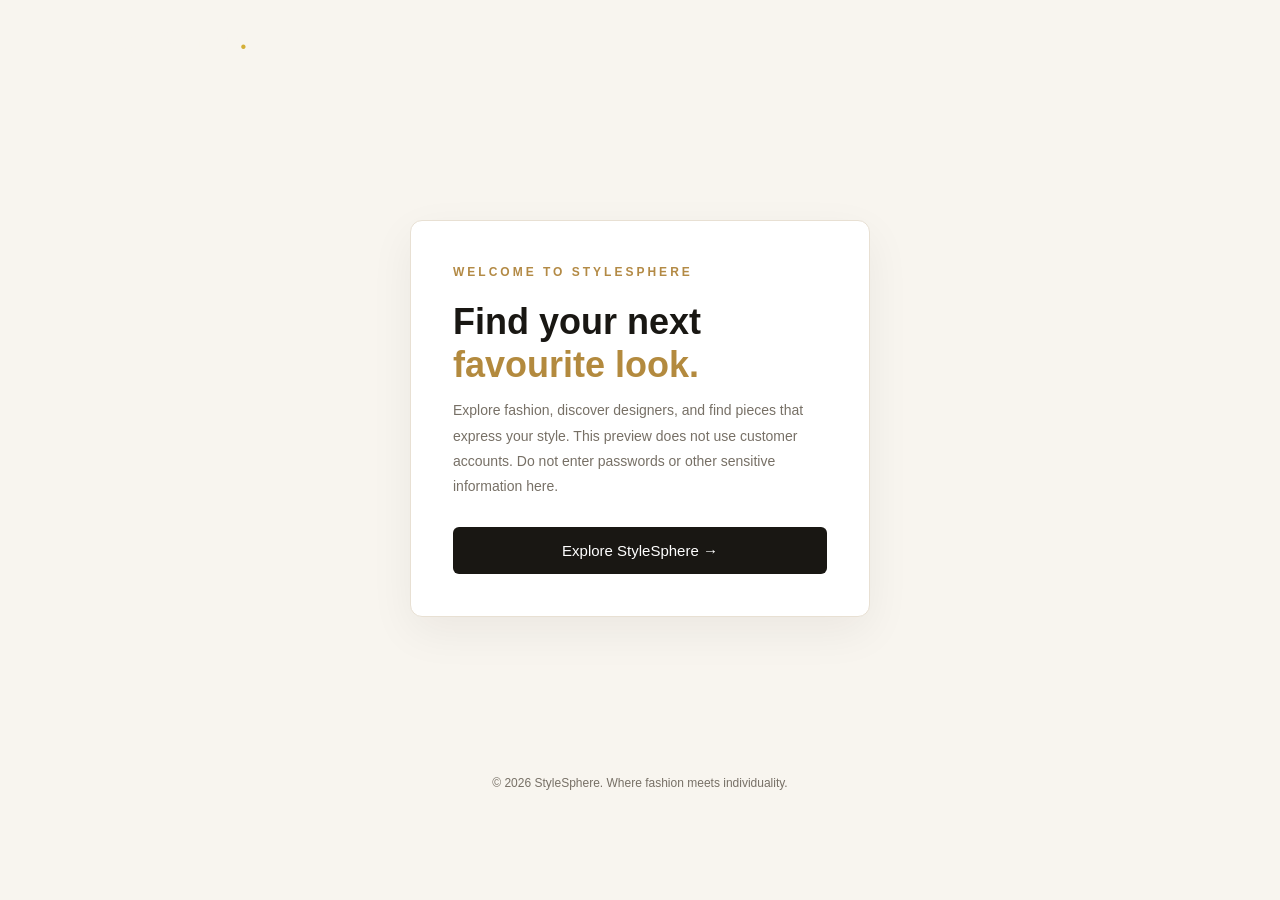
==== commit 0ad842a8: "update" ====
--- a/index.html
+++ b/index.html
@@ -5,7 +5,7 @@
     <meta charset="UTF-8">
     <meta name="viewport" content="width=device-width, initial-scale=1.0">
 
-    <title>Login | StyleSphere</title>
+    <title>StyleSphere | Fashion</title>
 
     <link rel="stylesheet" href="style.css">
 </head>
@@ -19,59 +19,17 @@
 
         <section class="auth-card">
 
-            <p class="eyebrow">WELCOME BACK</p>
+            <p class="eyebrow">WELCOME TO STYLESPHERE</p>
 
-            <h1>Good to see you <span>again.</span></h1>
+            <h1>Find your next <span>favourite look.</span></h1>
 
             <p class="auth-description">
-                Sign in to discover your style and explore your favourite designers.
+                Explore fashion, discover designers, and find pieces that express
+                your style. This preview does not use customer accounts. Do not
+                enter passwords or other sensitive information here.
             </p>
 
-            <form id="loginForm">
-
-                <div class="form-group">
-                    <label for="email">Email Address</label>
-                    <input
-                        type="email"
-                        id="email"
-                        name="email"
-                        placeholder="you@example.com"
-                        required
-                    >
-                </div>
-
-                <div class="form-group">
-                    <label for="password">Password</label>
-                    <input
-                        type="password"
-                        id="password"
-                        name="password"
-                        placeholder="Enter your password"
-                        required
-                    >
-                </div>
-
-                <div class="auth-options">
-                    <label class="remember-label">
-                        <input type="checkbox" name="remember">
-                        Remember me
-                    </label>
-
-                    <a href="contact.html">Need help?</a>
-                </div>
-
-                <button type="submit" class="auth-button">
-                    Log In →
-                </button>
-
-                <p id="loginMessage" class="form-message"></p>
-
-            </form>
-
-            <p class="auth-switch">
-                Don't have an account?
-                <a href="signup.html">Create one</a>
-            </p>
+            <a class="auth-button" href="dashboard.html">Explore StyleSphere →</a>
 
         </section>
 
--- a/style.css
+++ b/style.css
@@ -194,7 +194,7 @@
 .hero-image {
     flex: 1;
     max-width: 440px;
-    height: 465px;
+    height: auto;
     position: relative;
     overflow: hidden;
     border-radius: 190px 190px 5px 5px;
@@ -697,6 +697,7 @@
 }
 
 .auth-button {
+    display: block;
     width: 100%;
     padding: 15px;
     background: #191713;
@@ -705,6 +706,8 @@
     border-radius: 6px;
     font-size: 15px;
     cursor: pointer;
+    text-align: center;
+    text-decoration: none;
     transition: background 0.3s;
 }
 
@@ -876,9 +879,11 @@
 .product-image img {
     width: 100%;
     height: 100%;
-    object-fit: cover;
+    aspect-ratio: 10 / 20;
+    object-fit: contain;
     display: block;
-    transition: transform 0.4s;
+    
+
 }
 
 .shop-product:hover .product-image img {
@@ -1018,9 +1023,10 @@
 
 .product-gallery img {
     width: 100%;
-    height: 540px;
+    height: auto;
     object-fit: cover;
     display: block;
+    aspect-ratio: 2 / 3;
 }
 
 .product-badge {
@@ -1530,7 +1536,7 @@
 
 .profile-intro > img {
     width: 100%;
-    height: 430px;
+    height: auto;
     object-fit: cover;
     border-radius: 10px;
 }
@@ -2387,4 +2393,3 @@
         gap: 0;
     }
 }
-
